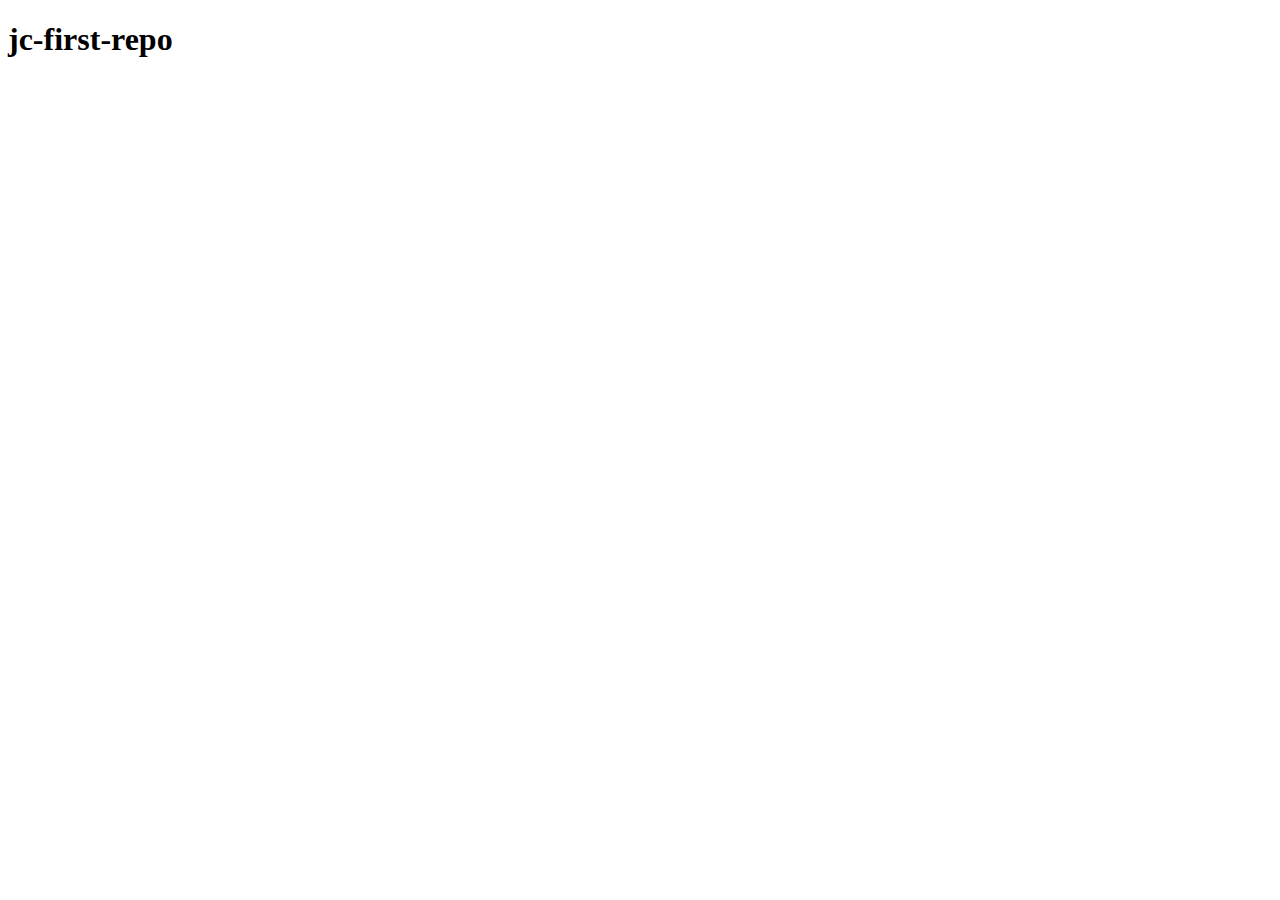
==== index.html @ 19b5f4ae "first repo" ====
<!DOCTYPE html>
<html lang="en">

<head>
        <meta charset="UTF-8">
        <meta http-equiv="X-UA-Compatible" content="IE=edge">
        <meta name="viewport" content="width=device-width, initial-scale=1.0">
        <title>jc first repo</title>
        <link rel="stylesheet" href="">
</head>

<body>
        <h1>jc-first-repo</h1>
</body>

</html>
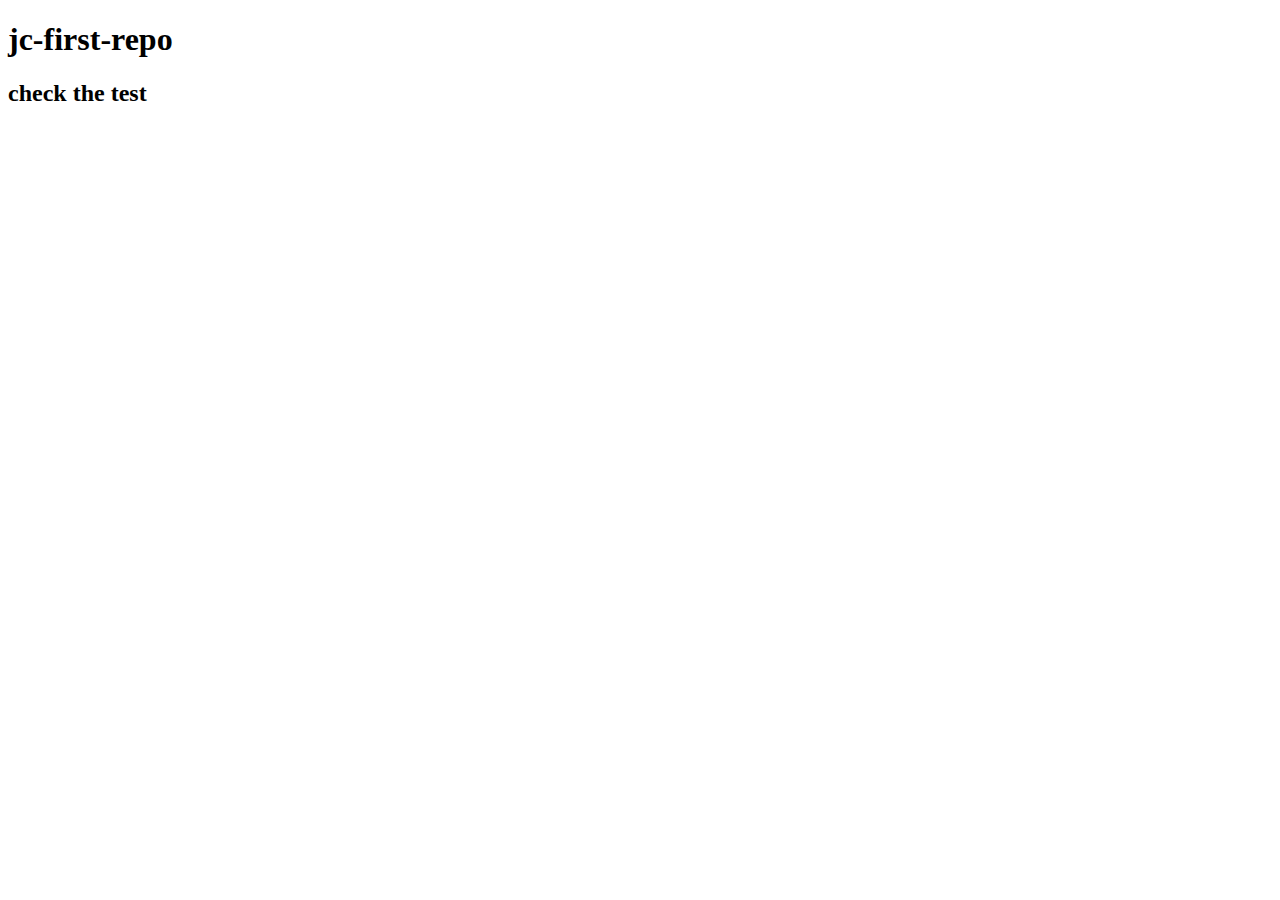
==== commit 3d9a32d1: "check the test" ====
--- a/index.html
+++ b/index.html
@@ -11,6 +11,7 @@
 
 <body>
         <h1>jc-first-repo</h1>
+        <h2>check the test</h2>
 </body>
 
 </html>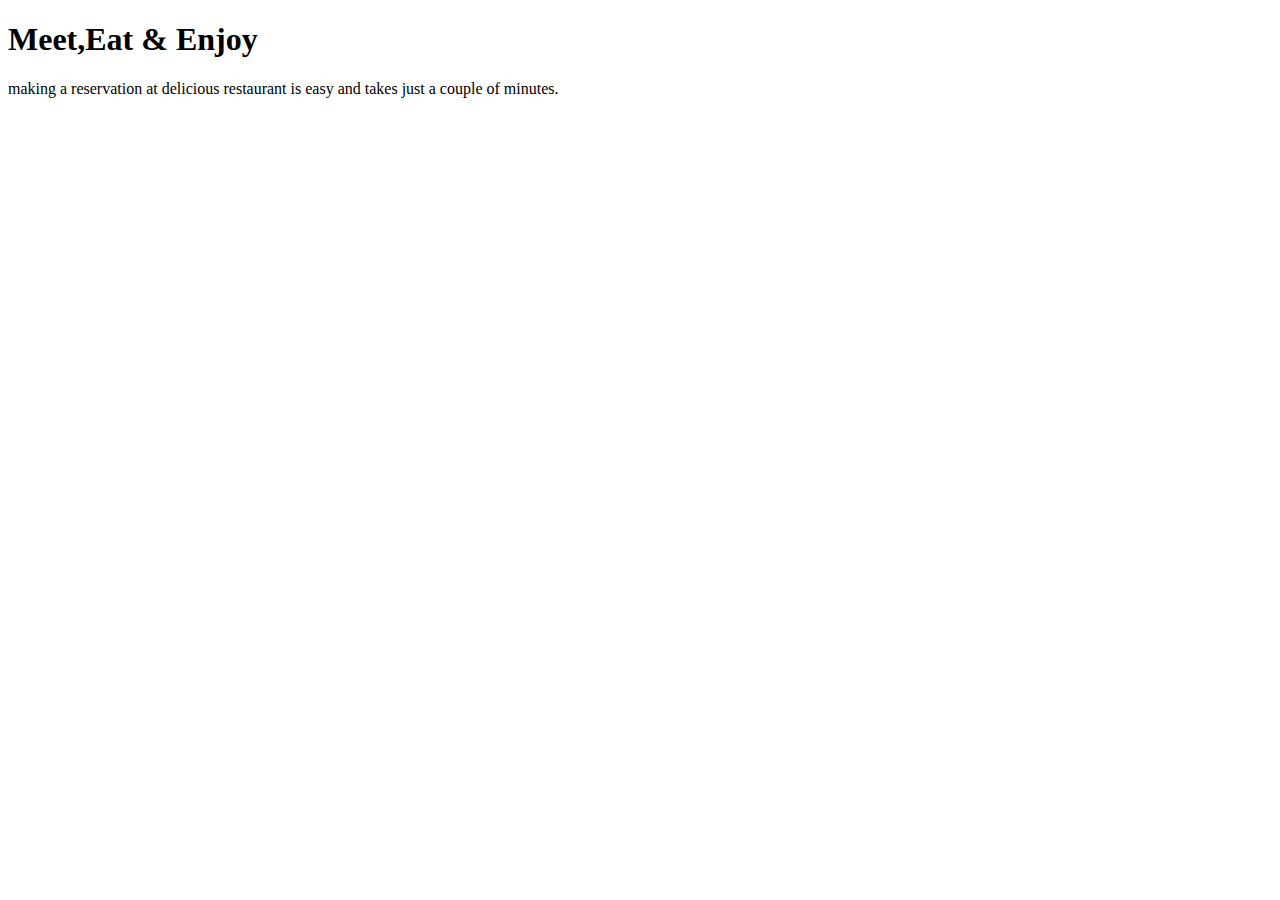
==== commit ea6502ab: "abar dilam" ====
--- a/index.html
+++ b/index.html
@@ -5,13 +5,25 @@
         <meta charset="UTF-8">
         <meta http-equiv="X-UA-Compatible" content="IE=edge">
         <meta name="viewport" content="width=device-width, initial-scale=1.0">
-        <title>jc first repo</title>
-        <link rel="stylesheet" href="">
+        <title>Document</title>
+        <link rel="stylesheet" href="style.css">
+
 </head>
+<section>
 
-<body>
-        <h1>jc-first-repo</h1>
-        <h2>check the test</h2>
+        <div>
+                <h1>Meet,Eat & Enjoy </h1>
+
+
+                <body>
+                        <p> making a reservation at delicious restaurant is easy and takes just a couple of minutes.
+                        </p>
+
+
+        </div>
+
+</section>
+
 </body>
 
 </html>--- a/style.css
+++ b/style.css
@@ -0,0 +1,3 @@
+h2{
+        color: darkmagenta;
+}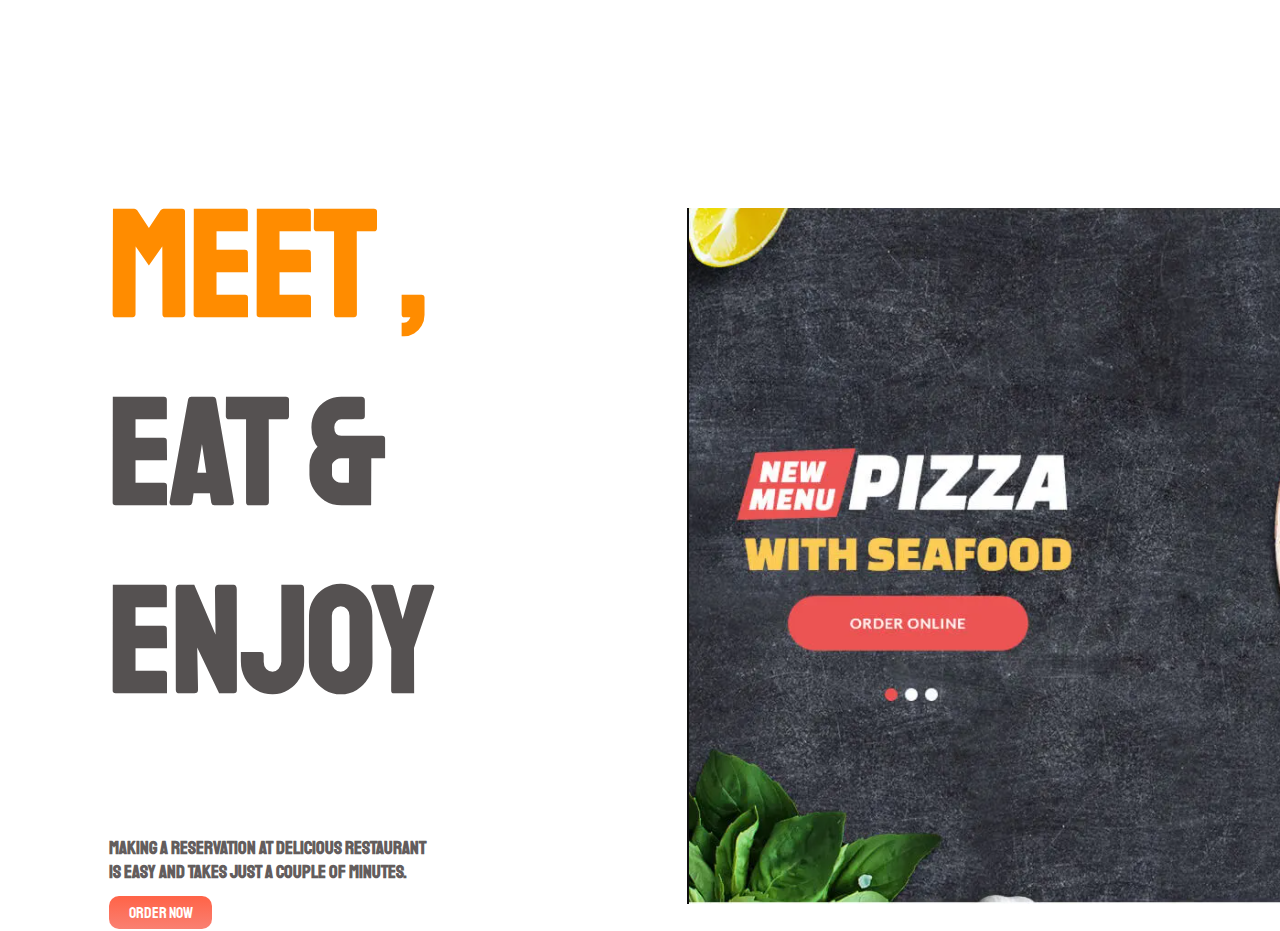
==== commit b5deecdb: "abar o test" ====
--- a/index.html
+++ b/index.html
@@ -6,24 +6,40 @@
         <meta http-equiv="X-UA-Compatible" content="IE=edge">
         <meta name="viewport" content="width=device-width, initial-scale=1.0">
         <title>Document</title>
+
+        <link rel="preconnect" href="https://fonts.googleapis.com">
+        <link rel="preconnect" href="https://fonts.gstatic.com" crossorigin>
+        <link href="https://fonts.googleapis.com/css2?family=Alfa+Slab+One&family=Anton&family=Staatliches&display=swap"
+                rel="stylesheet">
         <link rel="stylesheet" href="style.css">
 
 </head>
-<section>
 
-        <div>
-                <h1>Meet,Eat & Enjoy </h1>
+<body>
+        <section class="first-page">
+
+                <div class="half-width">
+                        <h1> <span class="meat-color">Meet ,</span> <span class="eat-color"> Eat & Enjoy</span> </h1>
 
 
-                <body>
-                        <p> making a reservation at delicious restaurant is easy and takes just a couple of minutes.
-                        </p>
 
+                        <h3> <span class="making-color"> making a reservation at delicious restaurant is easy and takes
+                                        just a
+                                        couple of minutes.</span>
+                        </h3>
 
-        </div>
+                        <a class="link-button" target="_blank"
+                                href="https://www.linkedin.com/in/jewel-chowdhury-919928216/">
+                                order now </a>
+                </div>
 
-</section>
+                <div class="half-width-image">
 
+                        <img src="images/food-jc-2.png" alt="">
+
+                </div>
+
+        </section>
 </body>
 
 </html>--- a/style.css
+++ b/style.css
@@ -1,3 +1,51 @@
+h1{
+        font-size: 150px;
+}
 h2{
         color: darkmagenta;
+}
+.first-page{
+        display: flex;
+
+}
+
+section{
+        font-family: 'Alfa Slab One', cursive;
+font-family: 'Anton', sans-serif;
+font-family: 'Staatliches', cursive;
+}
+.half-width{
+        width: 50%;
+        padding-left: 5%;
+        padding: right 5px%;
+        padding-top: 5%;
+        margin-left: 3%;
+            
+}
+
+.half-width-image{
+        width: 100%;
+        margin-top: 200px;
+        margin-left: 20%;
+       
+}
+.meat-color{
+        color: darkorange;
+
+}
+.eat-color{
+        color: rgb(85, 81, 81);
+}
+.making-color{
+        color: rgb(99, 93, 93);
+}
+.link-button{
+        text-decoration: none;
+        background-image: linear-gradient(tomato,salmon) ;
+        padding: 6% 6%;
+        padding-top: 2%;
+        padding-bottom: 2%;
+        border-radius: 10px;
+        color:white;
+
 }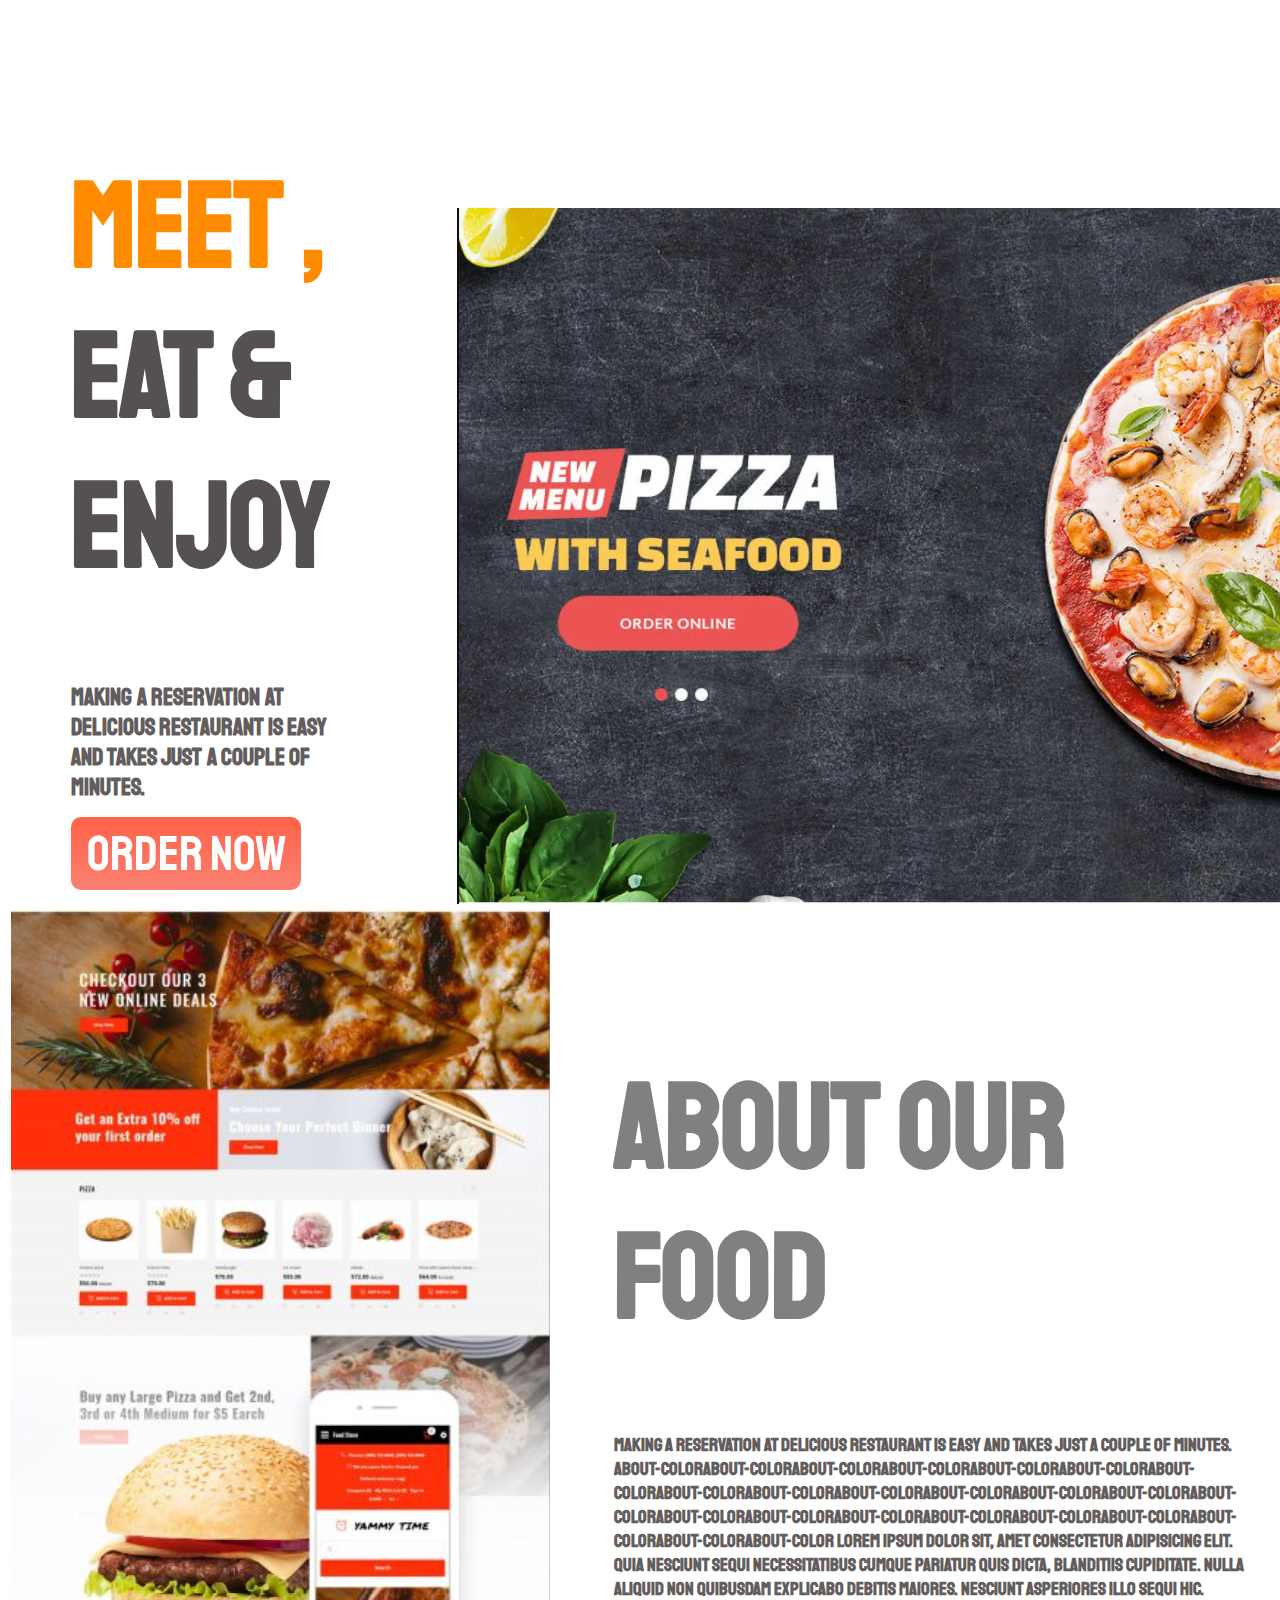
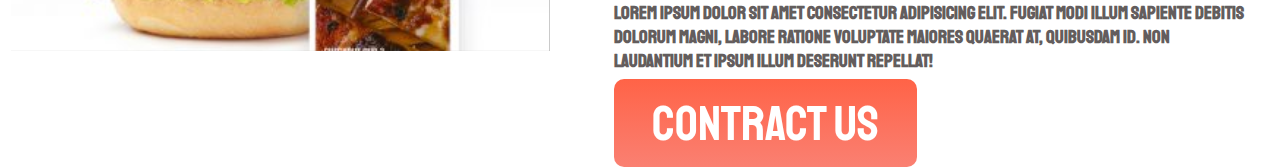
==== commit 781da8fc: "second try" ====
--- a/index.html
+++ b/index.html
@@ -23,10 +23,10 @@
 
 
 
-                        <h3> <span class="making-color"> making a reservation at delicious restaurant is easy and takes
+                        <h2> <span class="making-color"> making a reservation at delicious restaurant is easy and takes
                                         just a
                                         couple of minutes.</span>
-                        </h3>
+                        </h2>
 
                         <a class="link-button" target="_blank"
                                 href="https://www.linkedin.com/in/jewel-chowdhury-919928216/">
@@ -40,6 +40,53 @@
                 </div>
 
         </section>
+
+
+
+
+
+
+
+
+
+
+
+
+
+        <section class="second-page">
+
+
+                <div class="half-width-2-image">
+
+                        <img src="images/recipi.png" alt="">
+
+                </div>
+
+                <div class="half-width-2">
+                        <h1 class="font"> <span class="about-color">about our food</span> </h1>
+
+
+
+                        <h3> <span class="making-color"> making a reservation at delicious restaurant is easy and takes
+                                        just a
+                                        couple of minutes.
+                                        [base64]
+                                        Lorem ipsum dolor sit, amet consectetur adipisicing elit. Quia nesciunt sequi
+                                        necessitatibus cumque pariatur quis dicta, blanditiis cupiditate. Nulla aliquid
+                                        non quibusdam explicabo debitis maiores. Nesciunt asperiores illo sequi hic.
+                                        Lorem ipsum dolor sit amet consectetur adipisicing elit. Fugiat modi illum
+                                        sapiente debitis dolorum magni, labore ratione voluptate maiores quaerat at,
+                                        quibusdam id. Non laudantium et ipsum illum deserunt repellat!</span>
+                        </h3>
+
+                        <a class="link-button" target="_blank"
+                                href="https://www.linkedin.com/in/jewel-chowdhury-919928216/">
+                                contract us </a>
+                </div>
+
+
+
+        </section>
 </body>
 
 </html>--- a/style.css
+++ b/style.css
@@ -1,5 +1,5 @@
 h1{
-        font-size: 150px;
+        font-size: 120px;
 }
 h2{
         color: darkmagenta;
@@ -9,7 +9,7 @@
 
 }
 
-section{
+.section{
         font-family: 'Alfa Slab One', cursive;
 font-family: 'Anton', sans-serif;
 font-family: 'Staatliches', cursive;
@@ -17,16 +17,17 @@
 .half-width{
         width: 50%;
         padding-left: 5%;
-        padding: right 5px%;
+        
         padding-top: 5%;
-        margin-left: 3%;
+       
             
 }
 
 .half-width-image{
         width: 100%;
         margin-top: 200px;
-        margin-left: 20%;
+        padding-left: 10%;
+        margin-right: 5%;
        
 }
 .meat-color{
@@ -47,5 +48,70 @@
         padding-bottom: 2%;
         border-radius: 10px;
         color:white;
+        font-size: 50px;
 
+}
+
+
+
+
+
+
+h1{
+        font-size: 120px;
+}
+h2{
+        color: darkmagenta;
+}
+.second-page{
+        display: flex;
+
+}
+
+section{
+        font-family: 'Alfa Slab One', cursive;
+font-family: 'Anton', sans-serif;
+font-family: 'Staatliches', cursive;
+
+background-image: url(images);
+}
+.half-width-2{
+        width: 50%;
+        padding-left: 5%;
+        
+        padding-top: 5%;
+       
+            
+}
+
+.half-width-image{
+        width: 100%;
+        margin-top: 200px;
+        padding-left: 10%;
+        margin-right: 5%;
+       
+}
+.meat-color{
+        color: darkorange;
+
+}
+.eat-color{
+        color: rgb(85, 81, 81);
+}
+.making-color{
+        color: rgb(99, 93, 93);
+}
+.link-button{
+        text-decoration: none;
+        background-image: linear-gradient(tomato,salmon) ;
+        padding: 6% 6%;
+        padding-top: 2%;
+        padding-bottom: 2%;
+        border-radius: 10px;
+        color:white;
+        font-size: 50px;
+
+}
+.about-color{
+        color: grey;
 }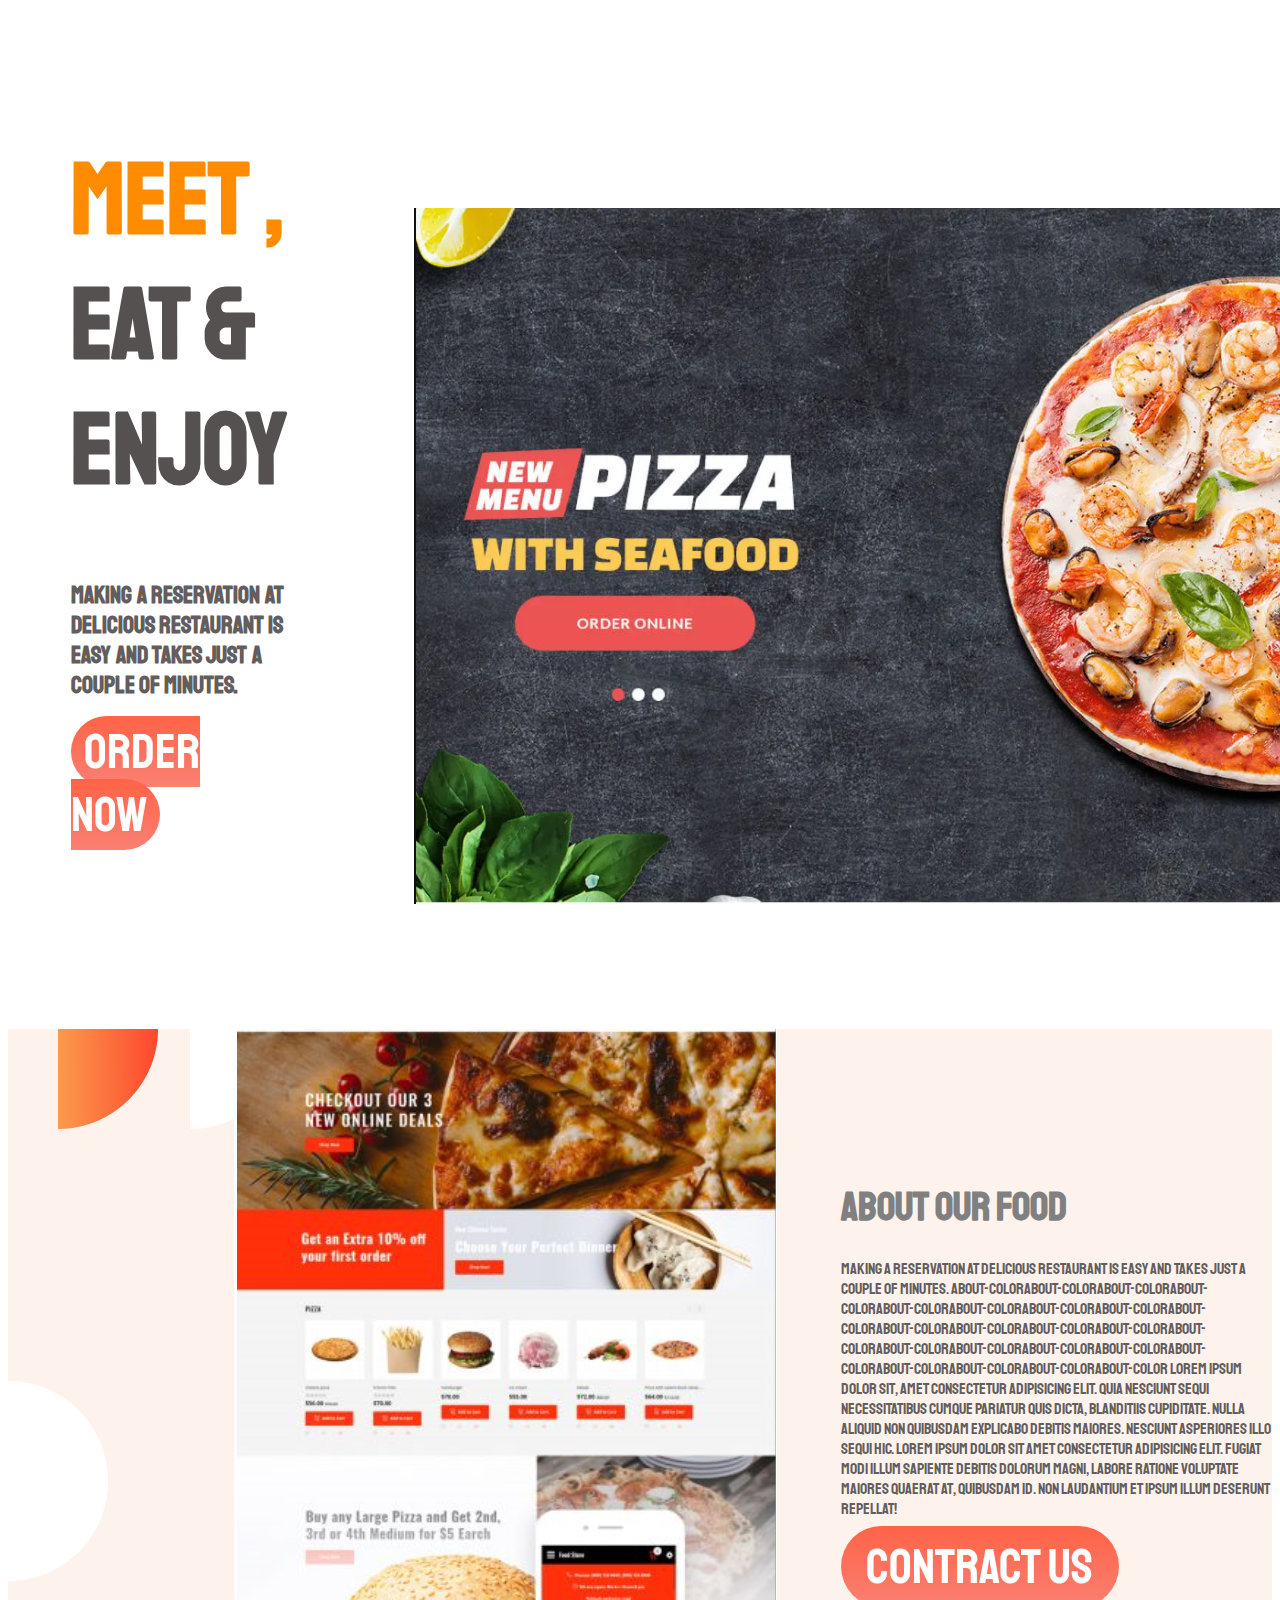
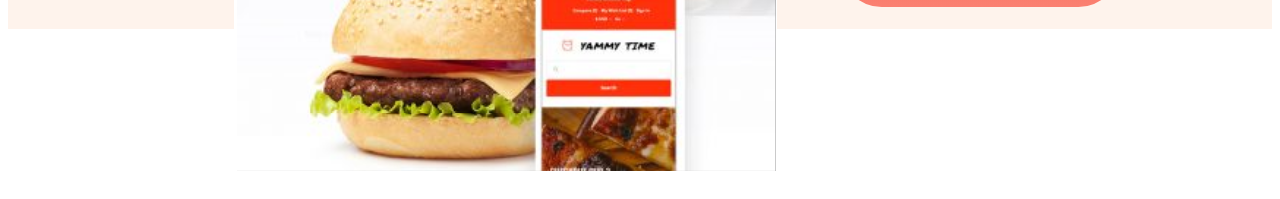
==== commit 9175061f: "3rd step" ====
--- a/index.html
+++ b/index.html
@@ -19,7 +19,8 @@
         <section class="first-page">
 
                 <div class="half-width">
-                        <h1> <span class="meat-color">Meet ,</span> <span class="eat-color"> Eat & Enjoy</span> </h1>
+                        <h1 class="meet"> <span class="meat-color">Meet ,</span> <span class="eat-color"> Eat &
+                                        Enjoy</span> </h1>
 
 
 
@@ -67,7 +68,7 @@
 
 
 
-                        <h3> <span class="making-color"> making a reservation at delicious restaurant is easy and takes
+                        <p> <span class="making-color"> making a reservation at delicious restaurant is easy and takes
                                         just a
                                         couple of minutes.
                                         [base64]
@@ -77,7 +78,7 @@
                                         Lorem ipsum dolor sit amet consectetur adipisicing elit. Fugiat modi illum
                                         sapiente debitis dolorum magni, labore ratione voluptate maiores quaerat at,
                                         quibusdam id. Non laudantium et ipsum illum deserunt repellat!</span>
-                        </h3>
+                        </p>
 
                         <a class="link-button" target="_blank"
                                 href="https://www.linkedin.com/in/jewel-chowdhury-919928216/">
--- a/style.css
+++ b/style.css
@@ -1,27 +1,46 @@
-h1{
-        font-size: 120px;
-}
+.meet{
+        font-size: 100px;
+}
+
+
+
+
+
 h2{
         color: darkmagenta;
 }
+
+
+
+
 .first-page{
         display: flex;
-
-}
+        margin-bottom: 120px;
+
+}
+
+
+
 
 .section{
         font-family: 'Alfa Slab One', cursive;
 font-family: 'Anton', sans-serif;
 font-family: 'Staatliches', cursive;
 }
+
+
+
+
 .half-width{
         width: 50%;
         padding-left: 5%;
         
-        padding-top: 5%;
-       
-            
-}
+        padding-top: 5%;         
+}
+
+
+
+
 
 .half-width-image{
         width: 100%;
@@ -30,16 +49,35 @@
         margin-right: 5%;
        
 }
+
+
+
 .meat-color{
         color: darkorange;
 
 }
+
+
+
+
+
 .eat-color{
         color: rgb(85, 81, 81);
 }
+
+
+
+
+
 .making-color{
         color: rgb(99, 93, 93);
 }
+
+
+
+
+
+
 .link-button{
         text-decoration: none;
         background-image: linear-gradient(tomato,salmon) ;
@@ -57,61 +95,129 @@
 
 
 
+
+
+
+
+
+
+
+
+
+
+
+
+
+
+
+
+
 h1{
         font-size: 120px;
 }
+
+
+
+
+
 h2{
         color: darkmagenta;
 }
+
+
+
+
+
 .second-page{
+        background-image: url(images/7.png);
+        background-repeat: no-repeat;
         display: flex;
 
 }
 
+
+
+
+
 section{
+
         font-family: 'Alfa Slab One', cursive;
 font-family: 'Anton', sans-serif;
 font-family: 'Staatliches', cursive;
 
-background-image: url(images);
-}
+
+}
+
+
+
+
+
 .half-width-2{
+        
         width: 50%;
         padding-left: 5%;
         
-        padding-top: 5%;
-       
+        padding-top: 10%;
             
 }
 
-.half-width-image{
-        width: 100%;
-        margin-top: 200px;
-        padding-left: 10%;
-        margin-right: 5%;
-       
-}
+
+
+
+
+
+
 .meat-color{
         color: darkorange;
 
 }
+
+
+
+
+
 .eat-color{
         color: rgb(85, 81, 81);
 }
+
+
+
+
+
 .making-color{
         color: rgb(99, 93, 93);
 }
+
+
+
+
+
 .link-button{
         text-decoration: none;
         background-image: linear-gradient(tomato,salmon) ;
-        padding: 6% 6%;
-        padding-top: 2%;
-        padding-bottom: 2%;
-        border-radius: 10px;
+       
+        
+        border-radius: 50px;
         color:white;
         font-size: 50px;
-
-}
+        margin-top: 100%;
+
+}
+
+
+
+
 .about-color{
         color: grey;
+}
+.half-width-2-image{
+        
+        margin-left: 100px;
+        padding-left: 10%;
+}
+.font{
+        font-size: 40px;
+}
+.making-color{
+        padding-bottom: 10%;
 }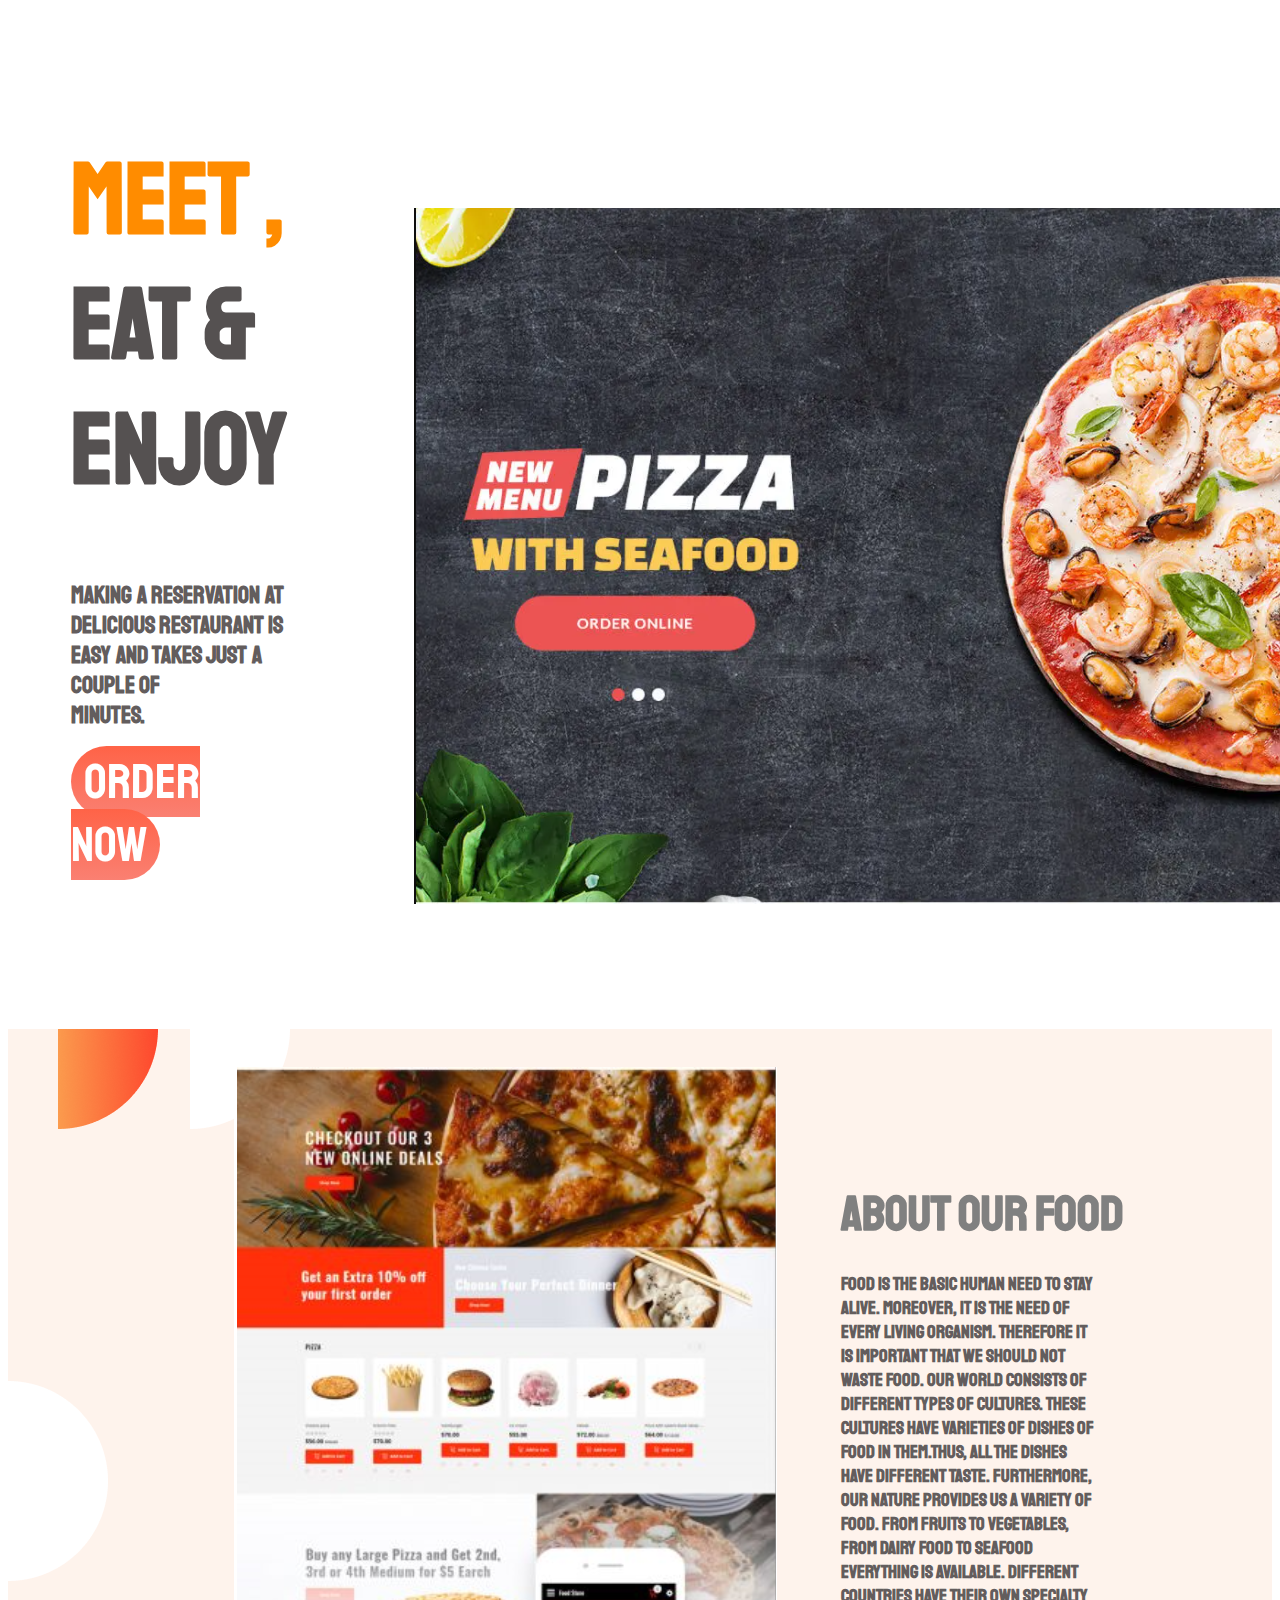
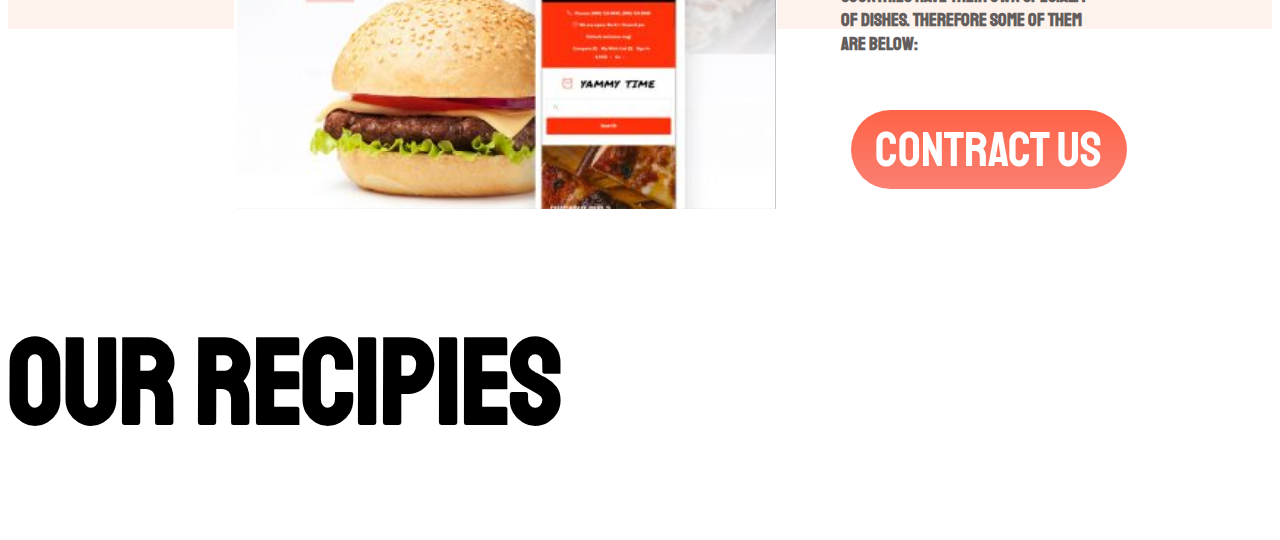
==== commit 0252fee8: "2nd page compleat" ====
--- a/index.html
+++ b/index.html
@@ -68,26 +68,37 @@
 
 
 
-                        <p> <span class="making-color"> making a reservation at delicious restaurant is easy and takes
-                                        just a
-                                        couple of minutes.
-                                        [base64]
-                                        Lorem ipsum dolor sit, amet consectetur adipisicing elit. Quia nesciunt sequi
-                                        necessitatibus cumque pariatur quis dicta, blanditiis cupiditate. Nulla aliquid
-                                        non quibusdam explicabo debitis maiores. Nesciunt asperiores illo sequi hic.
-                                        Lorem ipsum dolor sit amet consectetur adipisicing elit. Fugiat modi illum
-                                        sapiente debitis dolorum magni, labore ratione voluptate maiores quaerat at,
-                                        quibusdam id. Non laudantium et ipsum illum deserunt repellat!</span>
-                        </p>
-
-                        <a class="link-button" target="_blank"
-                                href="https://www.linkedin.com/in/jewel-chowdhury-919928216/">
-                                contract us </a>
+                        <h3 class="making-color"> Food is the basic human need to stay alive. Moreover, it is the need
+                                of
+                                every living organism. Therefore it is important that we should not waste food. Our
+                                world consists of different types of cultures. These cultures have varieties of dishes
+                                of food in them.Thus, all the dishes have different taste. Furthermore, our nature
+                                provides us a variety of food. From fruits to vegetables, from Dairy food to seafood
+                                everything is available. Different countries have their own specialty of dishes.
+                                Therefore some of them are below:
+                        </h3>
+                        <div class="contact">
+                                <a class="link-button" target="_blank"
+                                        href="https://www.linkedin.com/in/jewel-chowdhury-919928216/">
+                                        contract us </a>
+                        </div>
                 </div>
 
 
 
         </section>
+
+
+
+
+
+
+        <section>
+                <div>
+                        <h1>our recipies </h1>
+                </div>
+
+        </section>
 </body>
 
 </html>--- a/style.css
+++ b/style.css
@@ -209,15 +209,31 @@
 
 .about-color{
         color: grey;
-}
+        font-size: 50px;
+}
+
+
 .half-width-2-image{
         
         margin-left: 100px;
         padding-left: 10%;
-}
+        padding-top: 3%;
+}
+
+
 .font{
         font-size: 40px;
 }
+
+
 .making-color{
         padding-bottom: 10%;
+        padding-right: 40%;
+}
+
+
+.contact{
+       margin: 10px;
+       font-size: 20px;
+
 }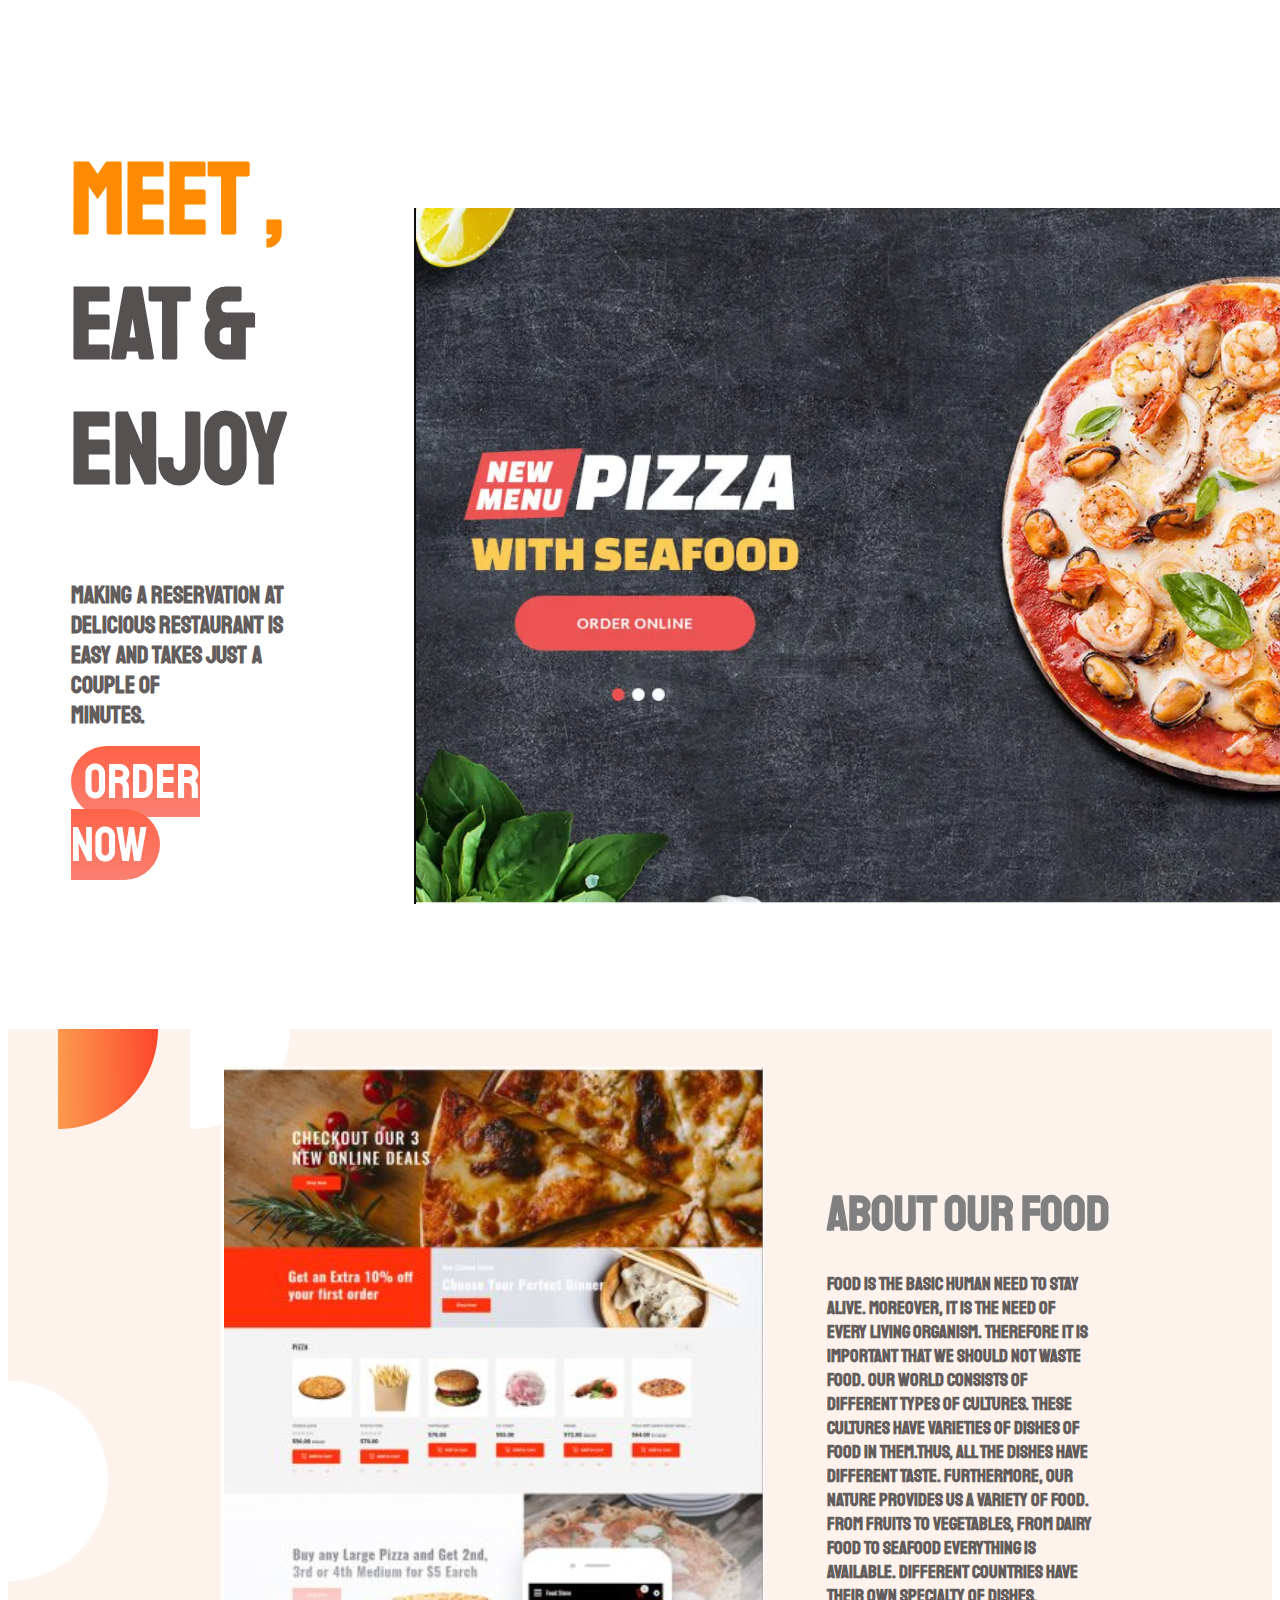
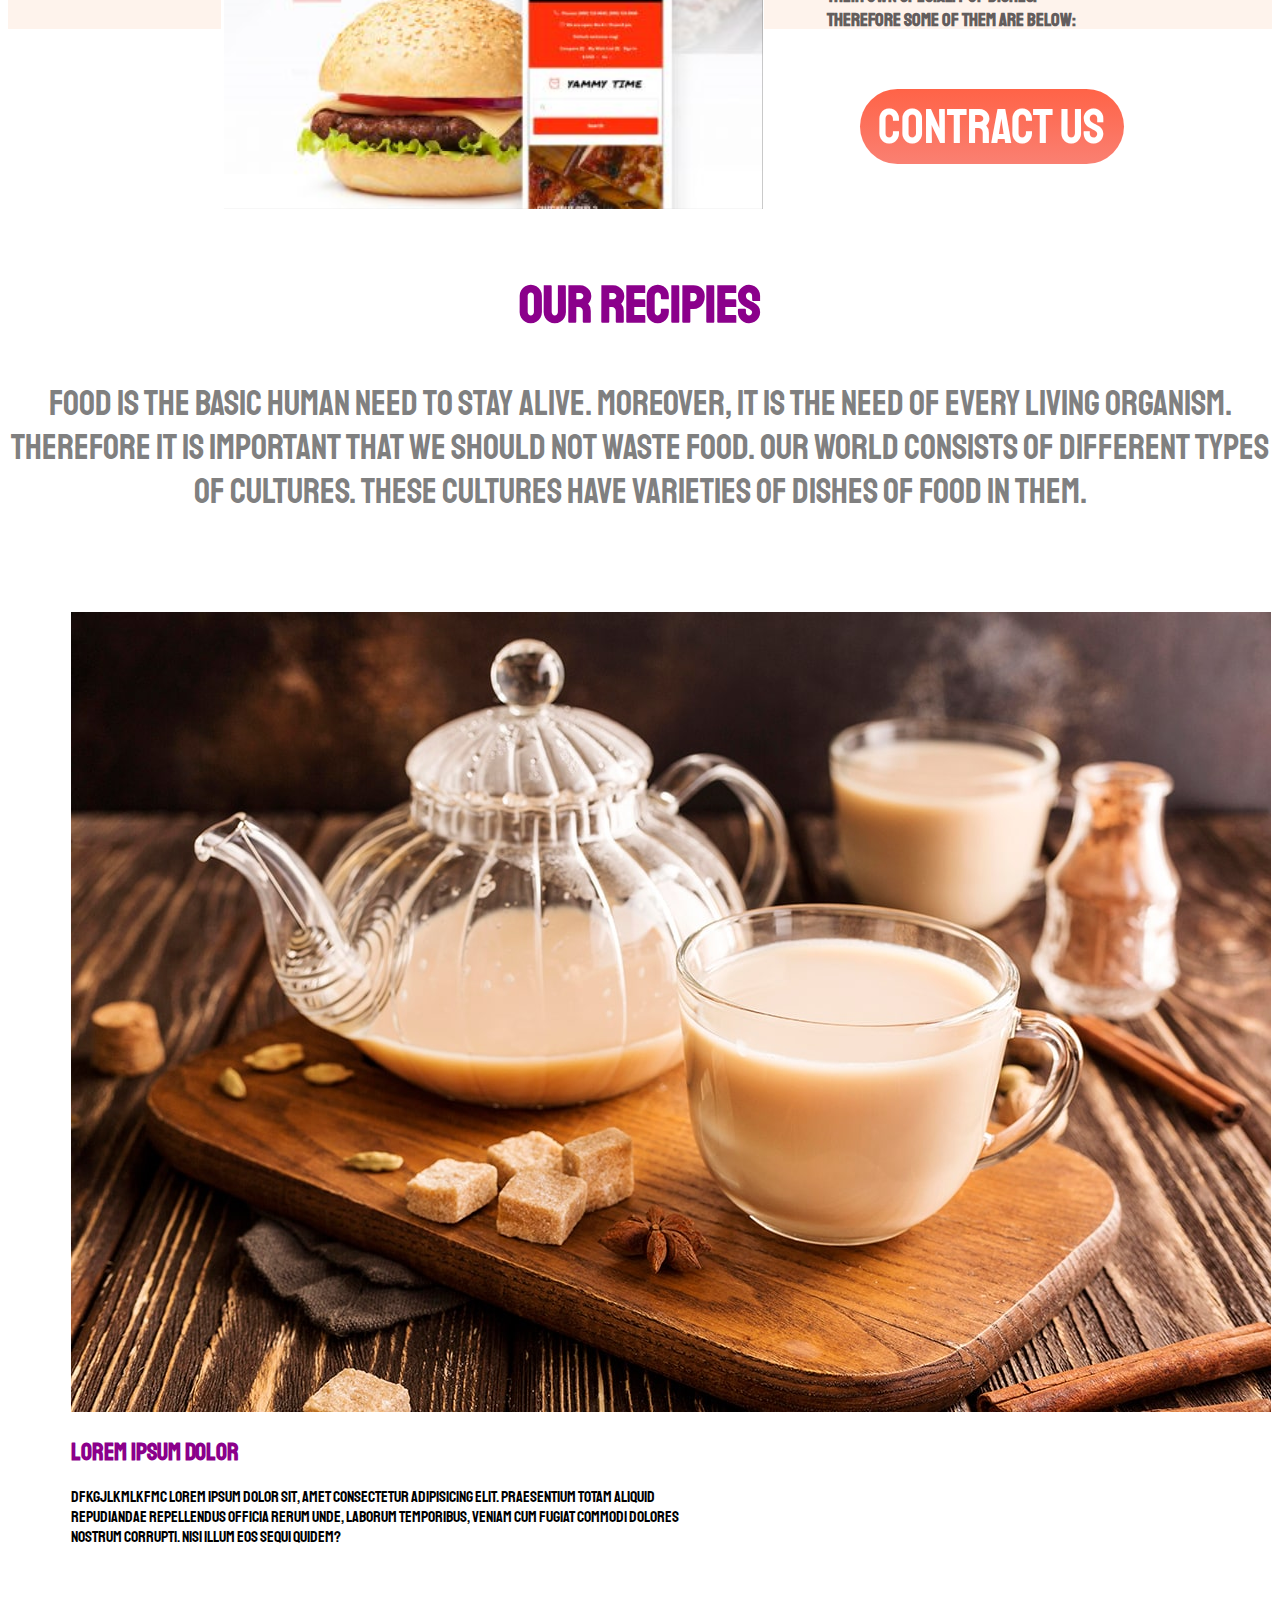
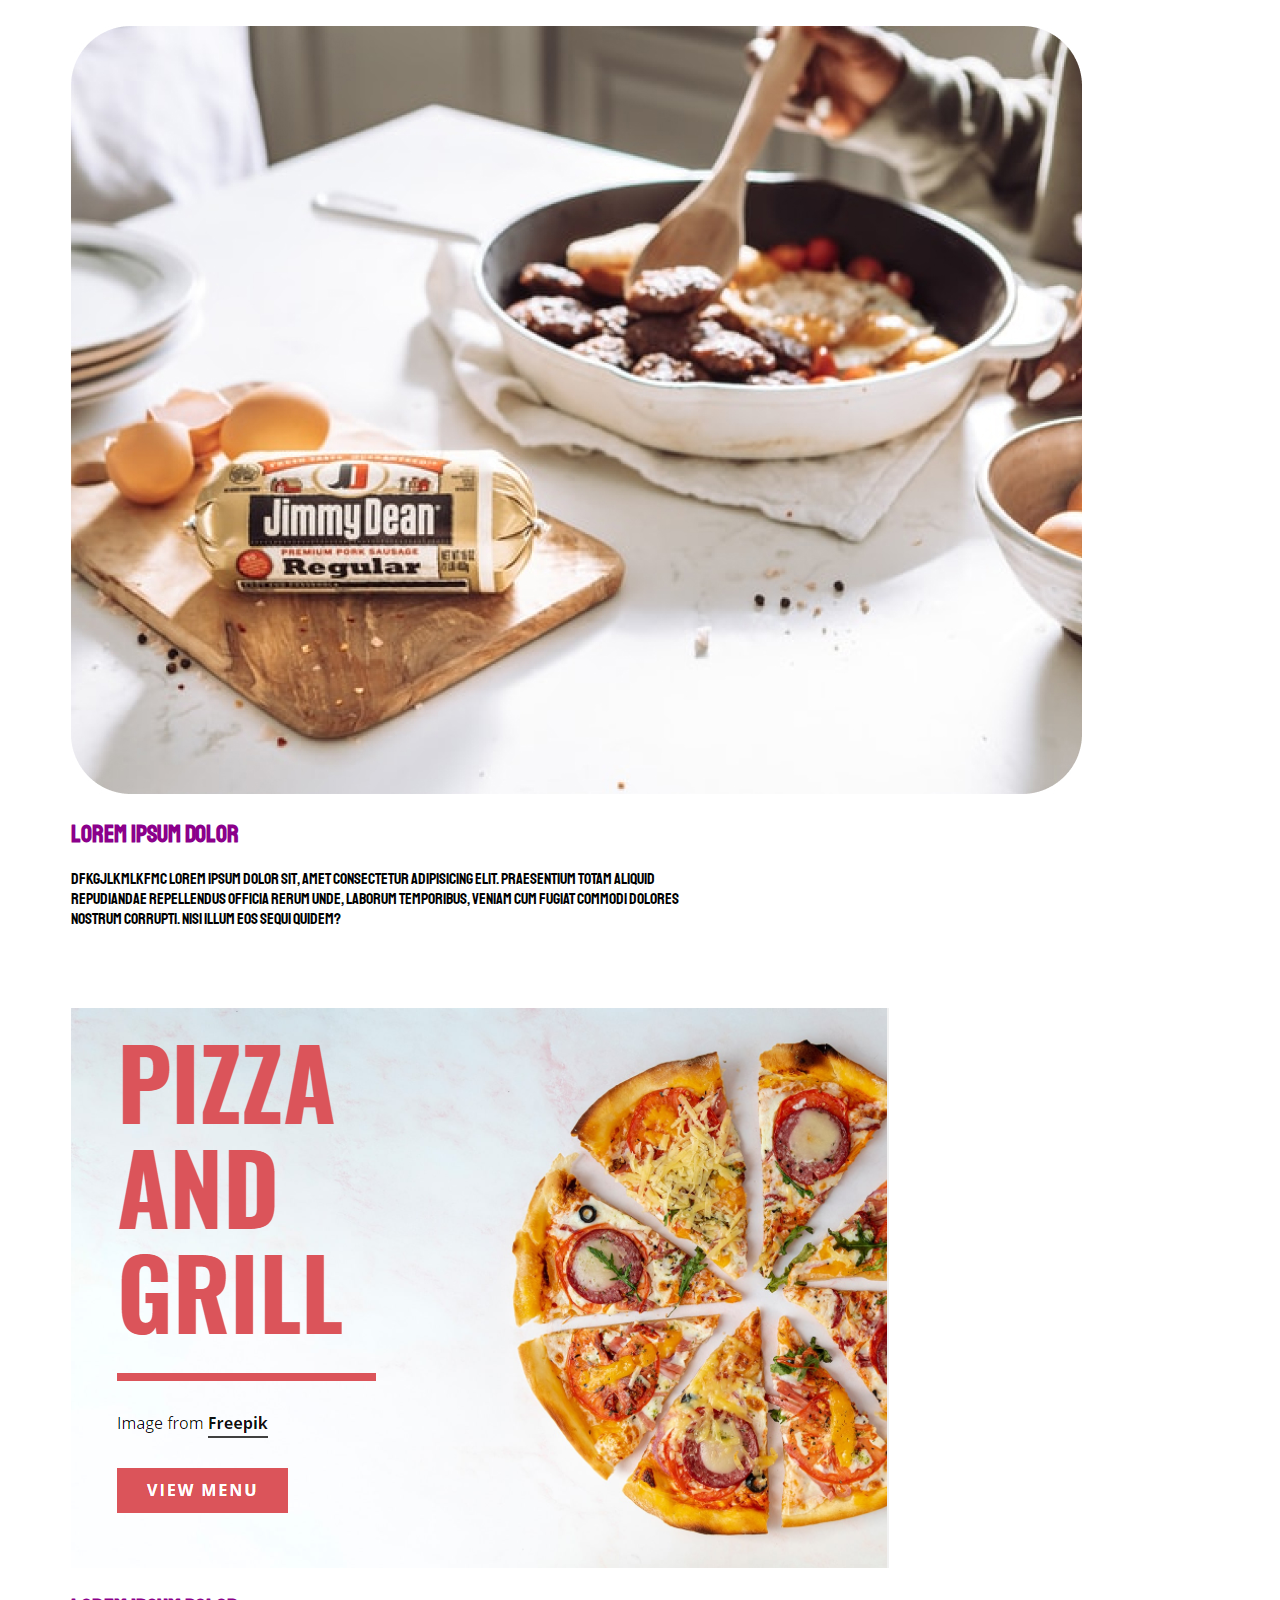
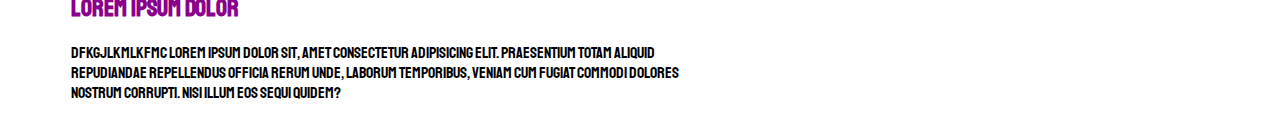
==== commit 22ad80aa: "3rd page compleat" ====
--- a/index.html
+++ b/index.html
@@ -16,7 +16,7 @@
 </head>
 
 <body>
-        <section class="first-page">
+        <section class="first-page flexible-container">
 
                 <div class="half-width">
                         <h1 class="meet"> <span class="meat-color">Meet ,</span> <span class="eat-color"> Eat &
@@ -24,7 +24,8 @@
 
 
 
-                        <h2> <span class="making-color"> making a reservation at delicious restaurant is easy and takes
+                        <h2 class="next"> <span class="making-color"> making a reservation at delicious restaurant is
+                                        easy and takes
                                         just a
                                         couple of minutes.</span>
                         </h2>
@@ -54,7 +55,7 @@
 
 
 
-        <section class="second-page">
+        <section class="second-page flexible-container">
 
 
                 <div class="half-width-2-image">
@@ -93,10 +94,67 @@
 
 
 
-        <section>
-                <div>
-                        <h1>our recipies </h1>
+        <section class="third-section flexible-container">
+                <div class="oue-recipi">
+                        <h2> our recipies </h2>
+
+                        <p>Food is the basic human need to stay alive. Moreover, it is the need of every living
+                                organism. Therefore it is important that we should not waste food. Our world consists of
+                                different types of cultures. These cultures have varieties of dishes of food in them.
+                        </p>
                 </div>
+
+        </section>
+
+
+
+
+
+        <section class="flexible-container">
+
+                <div class="flexible-container ">
+                        <div class="half-width">
+
+                                <img src="images/food-pic-three.png" alt="">
+                                <h2>Lorem ipsum dolor</h2>
+                                <p>dfkgjlkmlkfmc Lorem ipsum dolor sit, amet consectetur adipisicing elit. Praesentium
+                                        totam
+                                        aliquid repudiandae repellendus officia rerum unde, laborum temporibus, veniam
+                                        cum
+                                        fugiat commodi dolores nostrum corrupti. Nisi illum eos sequi quidem?</p>
+
+
+                        </div>
+
+
+
+
+                        <div class="half-width">
+                                <img src="images/food-two.png" alt="">
+                                <h2>Lorem ipsum dolor</h2>
+                                <p>dfkgjlkmlkfmc Lorem ipsum dolor sit, amet consectetur adipisicing elit. Praesentium
+                                        totam
+                                        aliquid repudiandae repellendus officia rerum unde, laborum temporibus, veniam
+                                        cum
+                                        fugiat commodi dolores nostrum corrupti. Nisi illum eos sequi quidem?</p>
+
+                        </div>
+
+
+
+
+                        <div class="half-width">
+                                <img src="images/Project Cover.png" alt="">
+                                <h2>Lorem ipsum dolor</h2>
+                                <p>dfkgjlkmlkfmc Lorem ipsum dolor sit, amet consectetur adipisicing elit. Praesentium
+                                        totam
+                                        aliquid repudiandae repellendus officia rerum unde, laborum temporibus, veniam
+                                        cum
+                                        fugiat commodi dolores nostrum corrupti. Nisi illum eos sequi quidem?</p>
+
+                        </div>
+                </div>
+
 
         </section>
 </body>
--- a/style.css
+++ b/style.css
@@ -88,6 +88,7 @@
         color:white;
         font-size: 50px;
 
+
 }
 
 
@@ -215,8 +216,8 @@
 
 .half-width-2-image{
         
-        margin-left: 100px;
-        padding-left: 10%;
+        margin-left: 150px;
+        padding-left: 5%;
         padding-top: 3%;
 }
 
@@ -235,5 +236,40 @@
 .contact{
        margin: 10px;
        font-size: 20px;
+       padding-left: 5%;
+       padding-right: 20%;
+
+}
+
+
+
+
+
+.third-section{
+        text-align: center;
+        color: grey;
+}
+
+.oue-recipi{
+        
+        font-size: 35px;
+        color: grey;
+        
+
+}
+
+
+
+.forth-page{
+display: flex;
+}
+.four-div-one{
+        
+
+}
+.four-div-two{
+
+}
+.four-div-three{
 
 }